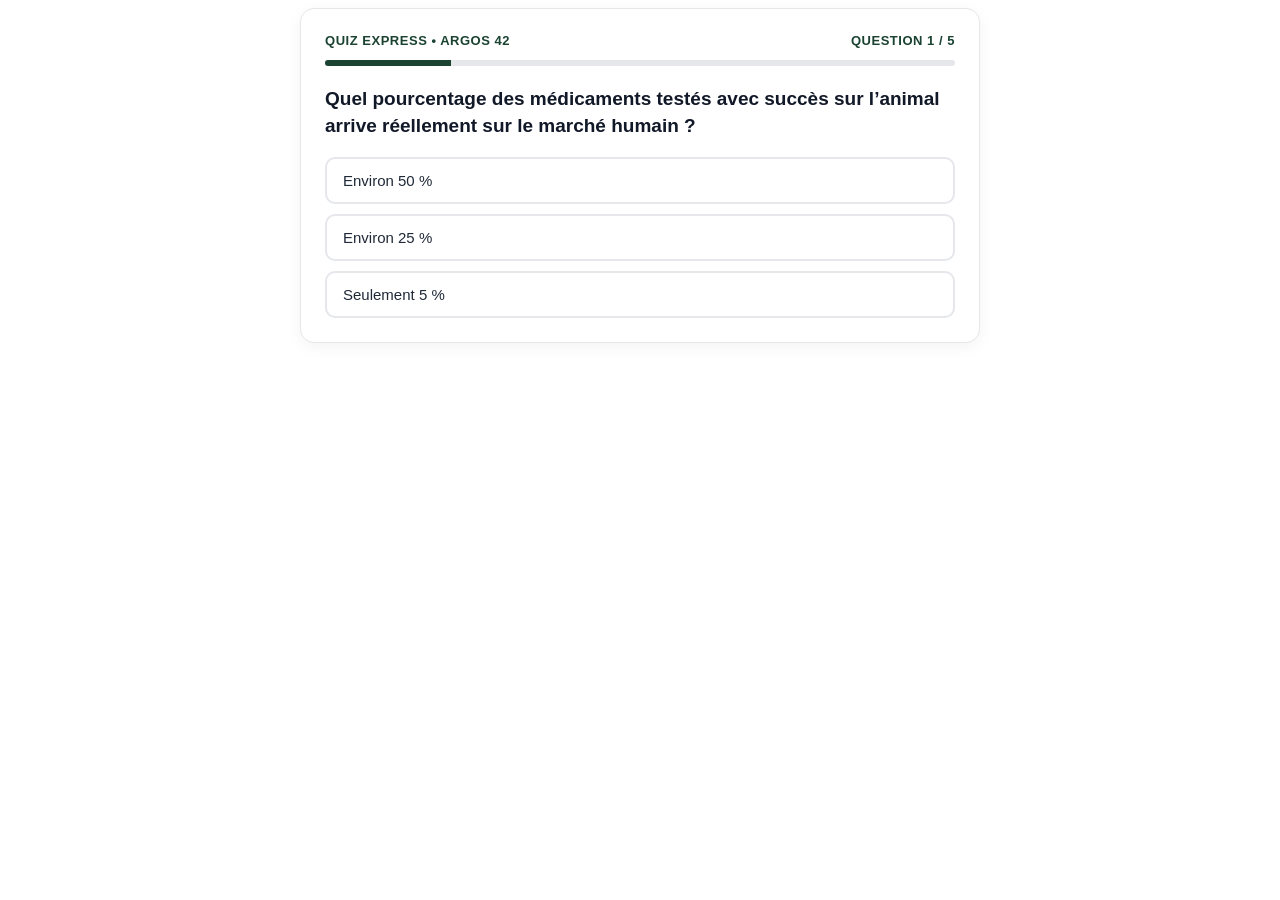
==== index.html @ ca69ea86 "Add initial HTML structure for animal testing quiz" ====
<!DOCTYPE html>
<html lang="fr">
<head>
  <meta charset="UTF-8" />
  <meta name="viewport" content="width=device-width, initial-scale=1.0" />
  <title>Quiz Expérimentation Animale — ARGOS 42</title>
  <style>
    :root {
      --primary: #1b4332;      /* Vert profond engagé */
      --accent: #d97706;       /* Touche chaude */
      --bg: #f8faf9;
      --card: #ffffff;
      --text: #1f2937;
      --muted: #6b7280;
      --ok: #15803d;
      --ok-bg: #dcfce7;
      --ko: #b91c1c;
      --ko-bg: #fee2e2;
    }
    * { box-sizing: border-box; margin: 0; padding: 0; }
    body {
      font-family: -apple-system, BlinkMacSystemFont, "Segoe UI", Roboto, sans-serif;
      background: transparent;
      color: var(--text);
      padding: 8px;
    }
    .quiz-box {
      max-width: 680px;
      margin: 0 auto;
      background: var(--card);
      border: 1px solid #e5e7eb;
      border-radius: 14px;
      padding: 24px;
      box-shadow: 0 4px 16px rgba(0,0,0,0.05);
    }
    .header {
      display: flex;
      justify-content: space-between;
      align-items: center;
      margin-bottom: 12px;
      font-size: 13px;
      font-weight: 600;
      color: var(--primary);
      text-transform: uppercase;
      letter-spacing: 0.04em;
    }
    .progress-bar {
      width: 100%;
      height: 6px;
      background: #e5e7eb;
      border-radius: 99px;
      overflow: hidden;
      margin-bottom: 20px;
    }
    .progress-fill {
      height: 100%;
      width: 20%;
      background: var(--primary);
      transition: width 0.3s ease;
    }
    h2 {
      font-size: 19px;
      line-height: 1.4;
      margin-bottom: 18px;
      color: #111827;
    }
    .options {
      display: flex;
      flex-direction: column;
      gap: 10px;
    }
    button.opt {
      text-align: left;
      padding: 13px 16px;
      border: 2px solid #e5e7eb;
      border-radius: 10px;
      background: #fff;
      font-size: 15px;
      color: var(--text);
      cursor: pointer;
      transition: all 0.15s ease;
      font-weight: 500;
    }
    button.opt:hover:not(:disabled) {
      border-color: var(--primary);
      background: #f0fdf4;
    }
    button.opt.correct {
      border-color: var(--ok);
      background: var(--ok-bg);
      color: var(--ok);
      font-weight: 600;
    }
    button.opt.wrong {
      border-color: var(--ko);
      background: var(--ko-bg);
      color: var(--ko);
    }
    button.opt:disabled { cursor: default; }
    .feedback {
      margin-top: 16px;
      padding: 14px;
      border-radius: 10px;
      background: #f3f4f6;
      font-size: 14px;
      line-height: 1.5;
      display: none;
    }
    .feedback.show { display: block; }
    .next-btn, .cta-btn {
      margin-top: 18px;
      display: inline-block;
      padding: 12px 20px;
      background: var(--primary);
      color: #fff;
      border: none;
      border-radius: 8px;
      font-size: 15px;
      font-weight: 600;
      cursor: pointer;
      text-decoration: none;
    }
    .next-btn { display: none; }
    .next-btn.show { display: inline-block; }
    .result { text-align: center; padding: 10px 0; }
    .score {
      font-size: 40px;
      font-weight: 800;
      color: var(--primary);
      margin-bottom: 8px;
    }
    .result p {
      font-size: 15px;
      line-height: 1.5;
      color: var(--muted);
      margin-bottom: 18px;
    }
    .actions {
      display: flex;
      gap: 10px;
      justify-content: center;
      flex-wrap: wrap;
    }
    .restart-btn {
      margin-top: 18px;
      padding: 12px 18px;
      background: #e5e7eb;
      color: var(--text);
      border: none;
      border-radius: 8px;
      font-size: 14px;
      font-weight: 600;
      cursor: pointer;
    }
  </style>
</head>
<body>
  <div class="quiz-box" id="quiz">
    <div class="header">
      <span>Quiz express • ARGOS 42</span>
      <span id="counter">Question 1 / 5</span>
    </div>
    <div class="progress-bar"><div class="progress-fill" id="progress"></div></div>
    <div id="content">
      <h2 id="question"></h2>
      <div class="options" id="options"></div>
      <div class="feedback" id="feedback"></div>
      <button class="next-btn" id="nextBtn">Question suivante →</button>
    </div>
  </div>

  <script>
    const questions = [
      {
        q: "Quel pourcentage des médicaments testés avec succès sur l’animal arrive réellement sur le marché humain ?",
        opts: ["Environ 50 %", "Environ 25 %", "Seulement 5 %"],
        answer: 2,
        info: "D’après les données rappelées par le Dr Roland Cash (Transcience), 95 % des candidats médicaments échouent chez l’humain, notamment à cause d’une toxicité non détectée chez l’animal."
      },
      {
        q: "Quelle place occupe la France en Europe pour le nombre d’animaux utilisés dans des procédures expérimentales ?",
        opts: ["1re place", "2e place (juste derrière la Norvège)", "5e place"],
        answer: 1,
        info: "Sur les chiffres européens, la France arrive 2e derrière la Norvège (qui utilise massivement des poissons en pisciculture), notamment à cause de la production d’anticorps."
      },
      {
        q: "Que sont les « organoïdes » évoqués par la directrice du FC3R ?",
        opts: [
          "Des mini-organes humains cultivés en 3D sans animal",
          "Des robots qui remplacent les souris",
          "Des animaux génétiquement modifiés"
        ],
        answer: 0,
        info: "Cultivés à partir de cellules humaines (par exemple de peau), ils reproduisent en 3D un avatar d’intestin, de cœur ou de cerveau pour tester des traitements sans recourir à l’animal."
      },
      {
        q: "Pourquoi le « test de nage forcée » (placer un rat dans un tube d’eau) est-il toujours pratiqué ?",
        opts: [
          "Parce qu’aucune alternative n’existe",
          "Parce que la loi européenne l’impose",
          "Surtout par inertie et habitude de laboratoire depuis les années 70"
        ],
        answer: 2,
        info: "Comme l’a souligné Roland Cash lors du webinaire, les freins sont avant tout culturels, économiques et liés aux habitudes de publication."
      },
      {
        q: "Quel projet controversé du CNRS près de Marseille a poussé 170 scientifiques à signer une tribune ?",
        opts: [
          "La fermeture d’un laboratoire sur les souris",
          "Tripler la capacité d’un élevage de primates (de 600 à 1 800 individus)",
          "L’arrêt des financements sur les méthodes alternatives"
        ],
        answer: 1,
        info: "Alors que l’objectif européen est le remplacement total, ce projet d’extension va à contre-courant de la transition vers la recherche sans animaux."
      }
    ];

    let idx = 0, score = 0;
    const qEl = document.getElementById("question");
    const optEl = document.getElementById("options");
    const fbEl = document.getElementById("feedback");
    const nextBtn = document.getElementById("nextBtn");
    const counterEl = document.getElementById("counter");
    const progEl = document.getElementById("progress");

    function render() {
      const item = questions[idx];
      counterEl.textContent = `Question ${idx + 1} / ${questions.length}`;
      progEl.style.width = `${((idx + 1) / questions.length) * 100}%`;
      qEl.textContent = item.q;
      optEl.innerHTML = "";
      fbEl.className = "feedback";
      nextBtn.className = "next-btn";
      nextBtn.textContent = idx === questions.length - 1 ? "Voir mon résultat →" : "Question suivante →";

      item.opts.forEach((text, i) => {
        const btn = document.createElement("button");
        btn.className = "opt";
        btn.textContent = text;
        btn.onclick = () => select(i, btn);
        optEl.appendChild(btn);
      });
    }

    function select(choice, btn) {
      const item = questions[idx];
      const buttons = optEl.querySelectorAll("button");
      buttons.forEach(b => b.disabled = true);

      if (choice === item.answer) {
        score++;
        btn.classList.add("correct");
      } else {
        btn.classList.add("wrong");
        buttons[item.answer].classList.add("correct");
      }
      fbEl.textContent = item.info;
      fbEl.classList.add("show");
      nextBtn.classList.add("show");
    }

    nextBtn.onclick = () => {
      idx++;
      if (idx < questions.length) render();
      else showResult();
    };

    function showResult() {
      counterEl.textContent = "Terminé";
      document.getElementById("content").innerHTML = `
        <div class="result">
          <div class="score">${score} / ${questions.length}</div>
          <h2>${score >= 4 ? "Incollable sur le sujet !" : "L’essentiel en 45 secondes"}</h2>
          <p>En France, les freins à la sortie de l’expérimentation animale sont surtout politiques et culturels. Aidez ARGOS 42 à faire bouger les lignes.</p>
          <div class="actions">
            <a class="cta-btn" href="https://argos42.org" target="_top">Soutenir ARGOS 42</a>
            <button class="restart-btn" onclick="location.reload()">Rejouer</button>
          </div>
        </div>
      `;
    }

    render();
  </script>
</body>
</html>
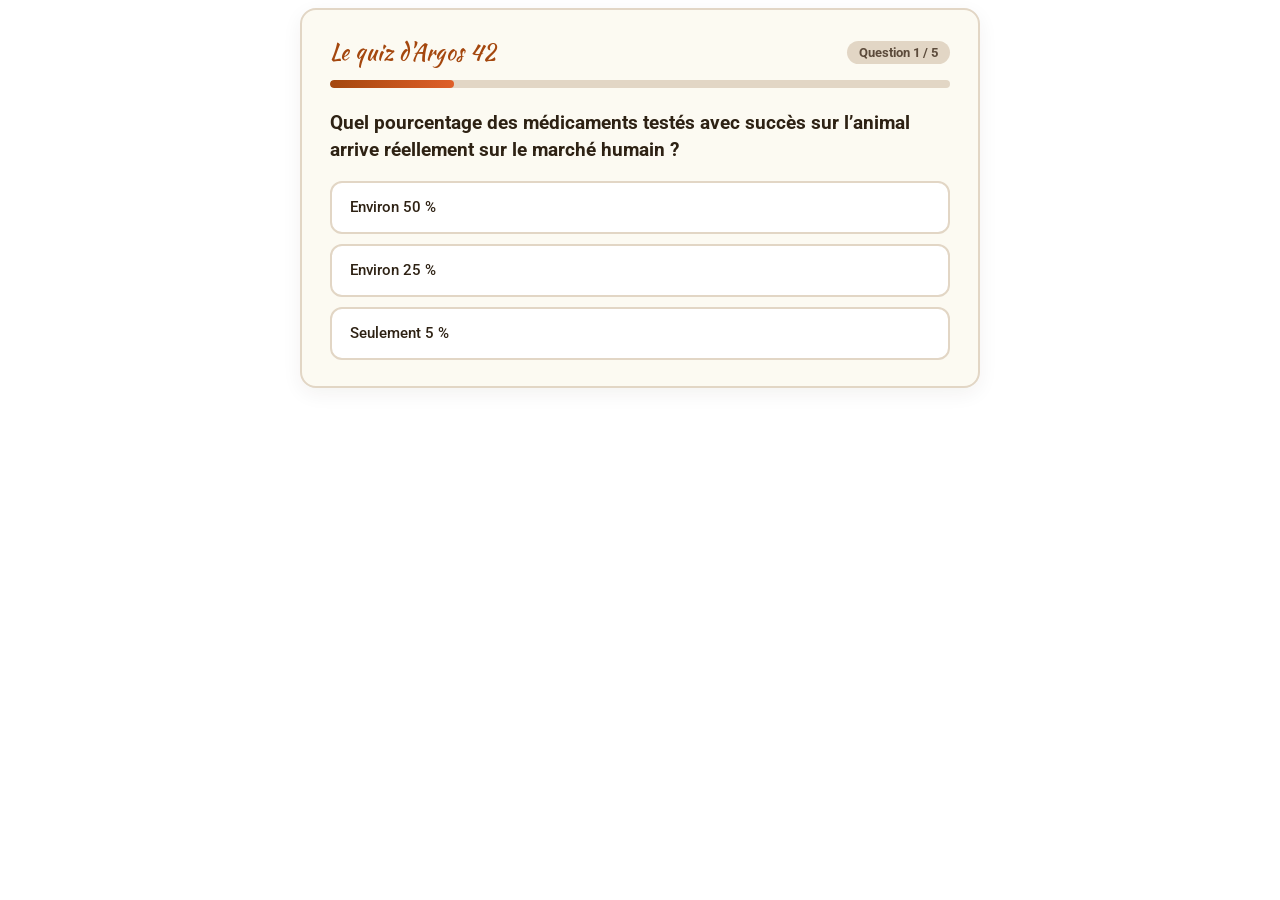
==== commit 98a4510f: "Update index.html" ====
--- a/index.html
+++ b/index.html
@@ -4,65 +4,82 @@
   <meta charset="UTF-8" />
   <meta name="viewport" content="width=device-width, initial-scale=1.0" />
   <title>Quiz Expérimentation Animale — ARGOS 42</title>
+  <!-- Polices officielles de la charte ARGOS 42 -->
+  <link rel="preconnect" href="https://fonts.googleapis.com">
+  <link rel="preconnect" href="https://fonts.gstatic.com" crossorigin>
+  <link href="https://fonts.googleapis.com/css2?family=Kaushan+Script&family=Roboto:wght@400;500;700&display=swap" rel="stylesheet">
   <style>
     :root {
-      --primary: #1b4332;      /* Vert profond engagé */
-      --accent: #d97706;       /* Touche chaude */
-      --bg: #f8faf9;
-      --card: #ffffff;
-      --text: #1f2937;
-      --muted: #6b7280;
-      --ok: #15803d;
-      --ok-bg: #dcfce7;
-      --ko: #b91c1c;
-      --ko-bg: #fee2e2;
+      --caramel: #a4470e;       /* Caramel principal / Vesuvius */
+      --vermillon: #df5f29;     /* Orange Vermillon */
+      --beige: #e2d6c5;         /* Beige - Fond principal / Bone */
+      --vanille: #fcfaf2;       /* Vanille */
+      --discret: #f4f2ee;       /* Fond discret */
+      --chocolat: #2e2214;      /* Chocolat */
+      --chocolat-doux: #5c4b3b;
+      --ok: #1e6b38;
+      --ok-bg: #e6f4ea;
+      --ko: #b3261e;
+      --ko-bg: #fce8e6;
     }
     * { box-sizing: border-box; margin: 0; padding: 0; }
     body {
-      font-family: -apple-system, BlinkMacSystemFont, "Segoe UI", Roboto, sans-serif;
+      font-family: 'Roboto', sans-serif;
       background: transparent;
-      color: var(--text);
+      color: var(--chocolat);
       padding: 8px;
     }
     .quiz-box {
       max-width: 680px;
       margin: 0 auto;
-      background: var(--card);
-      border: 1px solid #e5e7eb;
-      border-radius: 14px;
-      padding: 24px;
-      box-shadow: 0 4px 16px rgba(0,0,0,0.05);
+      background: var(--vanille);
+      border: 2px solid var(--beige);
+      border-radius: 16px;
+      padding: 26px 28px;
+      box-shadow: 0 6px 20px rgba(46, 34, 20, 0.06);
     }
     .header {
       display: flex;
       justify-content: space-between;
       align-items: center;
       margin-bottom: 12px;
+    }
+    .brand {
+      font-family: 'Kaushan Script', cursive;
+      font-size: 22px;
+      color: var(--caramel);
+      letter-spacing: 0.02em;
+    }
+    .counter {
       font-size: 13px;
-      font-weight: 600;
-      color: var(--primary);
-      text-transform: uppercase;
-      letter-spacing: 0.04em;
+      font-weight: 700;
+      color: var(--chocolat-doux);
+      background: var(--beige);
+      padding: 4px 12px;
+      border-radius: 99px;
     }
     .progress-bar {
       width: 100%;
-      height: 6px;
-      background: #e5e7eb;
+      height: 8px;
+      background: var(--beige);
       border-radius: 99px;
       overflow: hidden;
-      margin-bottom: 20px;
+      margin-bottom: 22px;
     }
     .progress-fill {
       height: 100%;
       width: 20%;
-      background: var(--primary);
-      transition: width 0.3s ease;
+      background: linear-gradient(90deg, var(--caramel), var(--vermillon));
+      border-radius: 99px;
+      transition: width 0.35s ease;
     }
     h2 {
+      font-family: 'Roboto', sans-serif;
       font-size: 19px;
+      font-weight: 700;
       line-height: 1.4;
       margin-bottom: 18px;
-      color: #111827;
+      color: var(--chocolat);
     }
     .options {
       display: flex;
@@ -70,26 +87,29 @@
       gap: 10px;
     }
     button.opt {
+      font-family: 'Roboto', sans-serif;
       text-align: left;
-      padding: 13px 16px;
-      border: 2px solid #e5e7eb;
-      border-radius: 10px;
-      background: #fff;
+      padding: 14px 18px;
+      border: 2px solid var(--beige);
+      border-radius: 12px;
+      background: #ffffff;
       font-size: 15px;
-      color: var(--text);
+      line-height: 1.4;
+      color: var(--chocolat);
       cursor: pointer;
-      transition: all 0.15s ease;
+      transition: all 0.18s ease;
       font-weight: 500;
     }
     button.opt:hover:not(:disabled) {
-      border-color: var(--primary);
-      background: #f0fdf4;
+      border-color: var(--caramel);
+      background: var(--discret);
+      transform: translateY(-1px);
     }
     button.opt.correct {
       border-color: var(--ok);
       background: var(--ok-bg);
       color: var(--ok);
-      font-weight: 600;
+      font-weight: 700;
     }
     button.opt.wrong {
       border-color: var(--ko);
@@ -99,66 +119,85 @@
     button.opt:disabled { cursor: default; }
     .feedback {
       margin-top: 16px;
-      padding: 14px;
-      border-radius: 10px;
-      background: #f3f4f6;
-      font-size: 14px;
-      line-height: 1.5;
+      padding: 15px 18px;
+      border-radius: 12px;
+      background: var(--discret);
+      border-left: 4px solid var(--caramel);
+      font-size: 14.5px;
+      line-height: 1.55;
+      color: var(--chocolat);
       display: none;
     }
     .feedback.show { display: block; }
     .next-btn, .cta-btn {
+      font-family: 'Roboto', sans-serif;
       margin-top: 18px;
       display: inline-block;
-      padding: 12px 20px;
-      background: var(--primary);
-      color: #fff;
+      padding: 12px 22px;
+      background: var(--caramel);
+      color: #ffffff;
       border: none;
-      border-radius: 8px;
+      border-radius: 10px;
       font-size: 15px;
-      font-weight: 600;
+      font-weight: 700;
       cursor: pointer;
       text-decoration: none;
+      transition: background 0.2s ease;
+    }
+    .next-btn:hover, .cta-btn:hover {
+      background: var(--vermillon);
     }
     .next-btn { display: none; }
     .next-btn.show { display: inline-block; }
-    .result { text-align: center; padding: 10px 0; }
+    .result { text-align: center; padding: 12px 0 6px; }
     .score {
-      font-size: 40px;
-      font-weight: 800;
-      color: var(--primary);
-      margin-bottom: 8px;
+      font-family: 'Kaushan Script', cursive;
+      font-size: 46px;
+      color: var(--caramel);
+      line-height: 1.1;
+      margin-bottom: 6px;
+    }
+    .result h2 {
+      font-family: 'Kaushan Script', cursive;
+      font-size: 26px;
+      font-weight: 400;
+      color: var(--chocolat);
+      margin-bottom: 10px;
     }
     .result p {
       font-size: 15px;
-      line-height: 1.5;
-      color: var(--muted);
-      margin-bottom: 18px;
+      line-height: 1.6;
+      color: var(--chocolat-doux);
+      max-width: 520px;
+      margin: 0 auto 20px;
     }
     .actions {
       display: flex;
-      gap: 10px;
+      gap: 12px;
       justify-content: center;
       flex-wrap: wrap;
     }
+    .actions .cta-btn { margin-top: 0; }
     .restart-btn {
-      margin-top: 18px;
-      padding: 12px 18px;
-      background: #e5e7eb;
-      color: var(--text);
+      font-family: 'Roboto', sans-serif;
+      padding: 12px 20px;
+      background: var(--beige);
+      color: var(--chocolat);
       border: none;
-      border-radius: 8px;
-      font-size: 14px;
-      font-weight: 600;
+      border-radius: 10px;
+      font-size: 14.5px;
+      font-weight: 700;
       cursor: pointer;
-    }
+      transition: opacity 0.2s ease;
+    }
+    .restart-btn:hover { opacity: 0.85; }
   </style>
 </head>
 <body>
   <div class="quiz-box" id="quiz">
     <div class="header">
-      <span>Quiz express • ARGOS 42</span>
-      <span id="counter">Question 1 / 5</span>
+      <span class="brand">Le quiz d'Argos 42</span>
+      <span class="counter" id="counter">Question 1 / 5</span>
     </div>
     <div class="progress-bar"><div class="progress-fill" id="progress"></div></div>
     <div id="content">
@@ -271,9 +310,9 @@
         <div class="result">
           <div class="score">${score} / ${questions.length}</div>
           <h2>${score >= 4 ? "Incollable sur le sujet !" : "L’essentiel en 45 secondes"}</h2>
-          <p>En France, les freins à la sortie de l’expérimentation animale sont surtout politiques et culturels. Aidez ARGOS 42 à faire bouger les lignes.</p>
+          <p>En France, les freins à la sortie de l’expérimentation animale sont surtout politiques et culturels. Aidez Argos 42 à faire bouger les lignes.</p>
           <div class="actions">
-            <a class="cta-btn" href="https://argos42.org" target="_top">Soutenir ARGOS 42</a>
+            <a class="cta-btn" href="https://argos42.org/soutenez-lassociation-argos-42/" target="_top">Soutenir Argos 42</a>
             <button class="restart-btn" onclick="location.reload()">Rejouer</button>
           </div>
         </div>
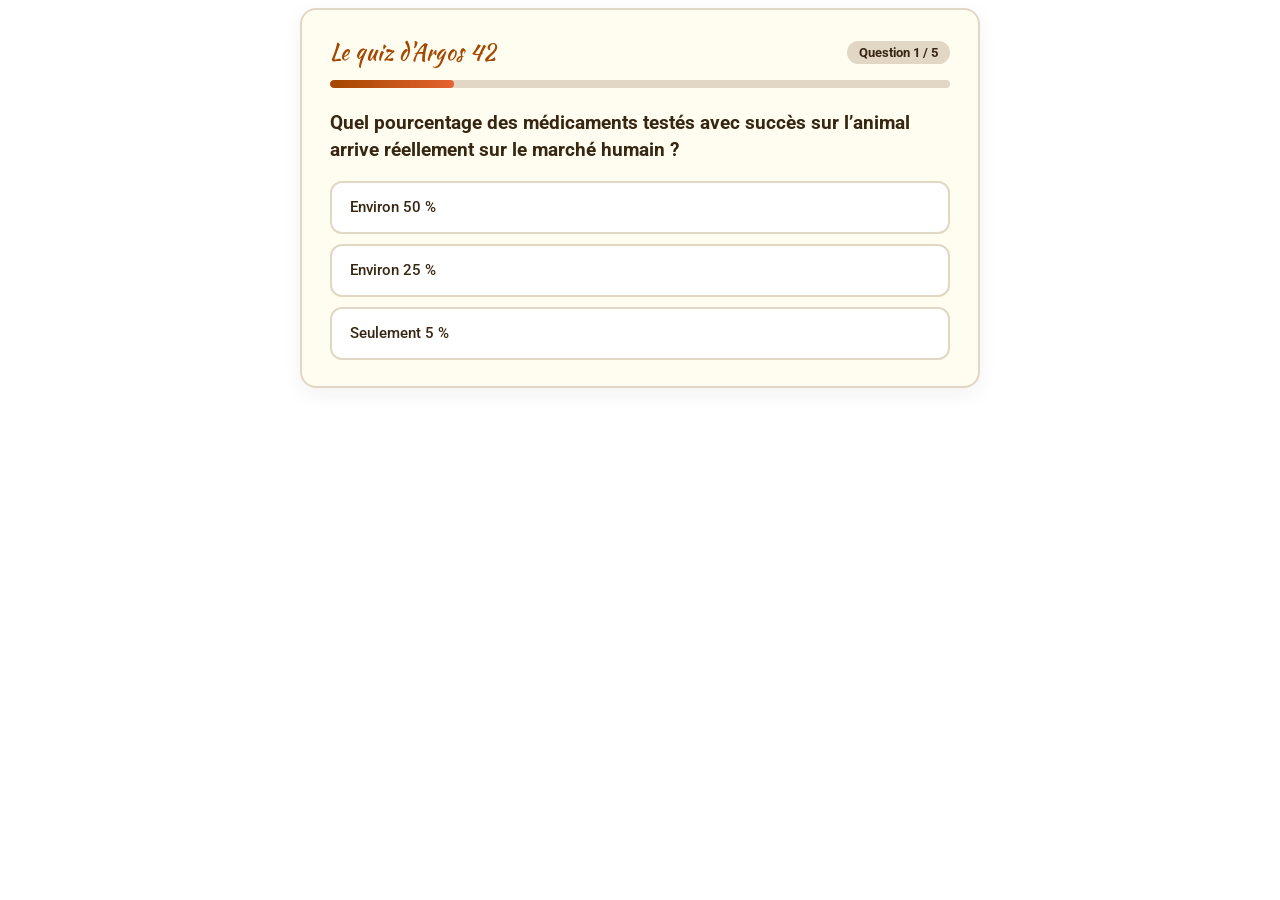
==== commit 28c8780b: "Update color variables in CSS styles" ====
--- a/index.html
+++ b/index.html
@@ -10,13 +10,13 @@
   <link href="https://fonts.googleapis.com/css2?family=Kaushan+Script&family=Roboto:wght@400;500;700&display=swap" rel="stylesheet">
   <style>
     :root {
-      --caramel: #a4470e;       /* Caramel principal / Vesuvius */
-      --vermillon: #df5f29;     /* Orange Vermillon */
+      --caramel: #a44700;       /* Caramel principal / Vesuvius */
+      --vermillon: #e5622e;     /* Orange Vermillon */
       --beige: #e2d6c5;         /* Beige - Fond principal / Bone */
-      --vanille: #fcfaf2;       /* Vanille */
-      --discret: #f4f2ee;       /* Fond discret */
-      --chocolat: #2e2214;      /* Chocolat */
-      --chocolat-doux: #5c4b3b;
+      --vanille: #fffcf0;       /* Vanille */
+      --discret: #f7f4f2;       /* Fond discret */
+      --chocolat: #372612;      /* Chocolat */
+      --chocolat-doux: #372612;
       --ok: #1e6b38;
       --ok-bg: #e6f4ea;
       --ko: #b3261e;
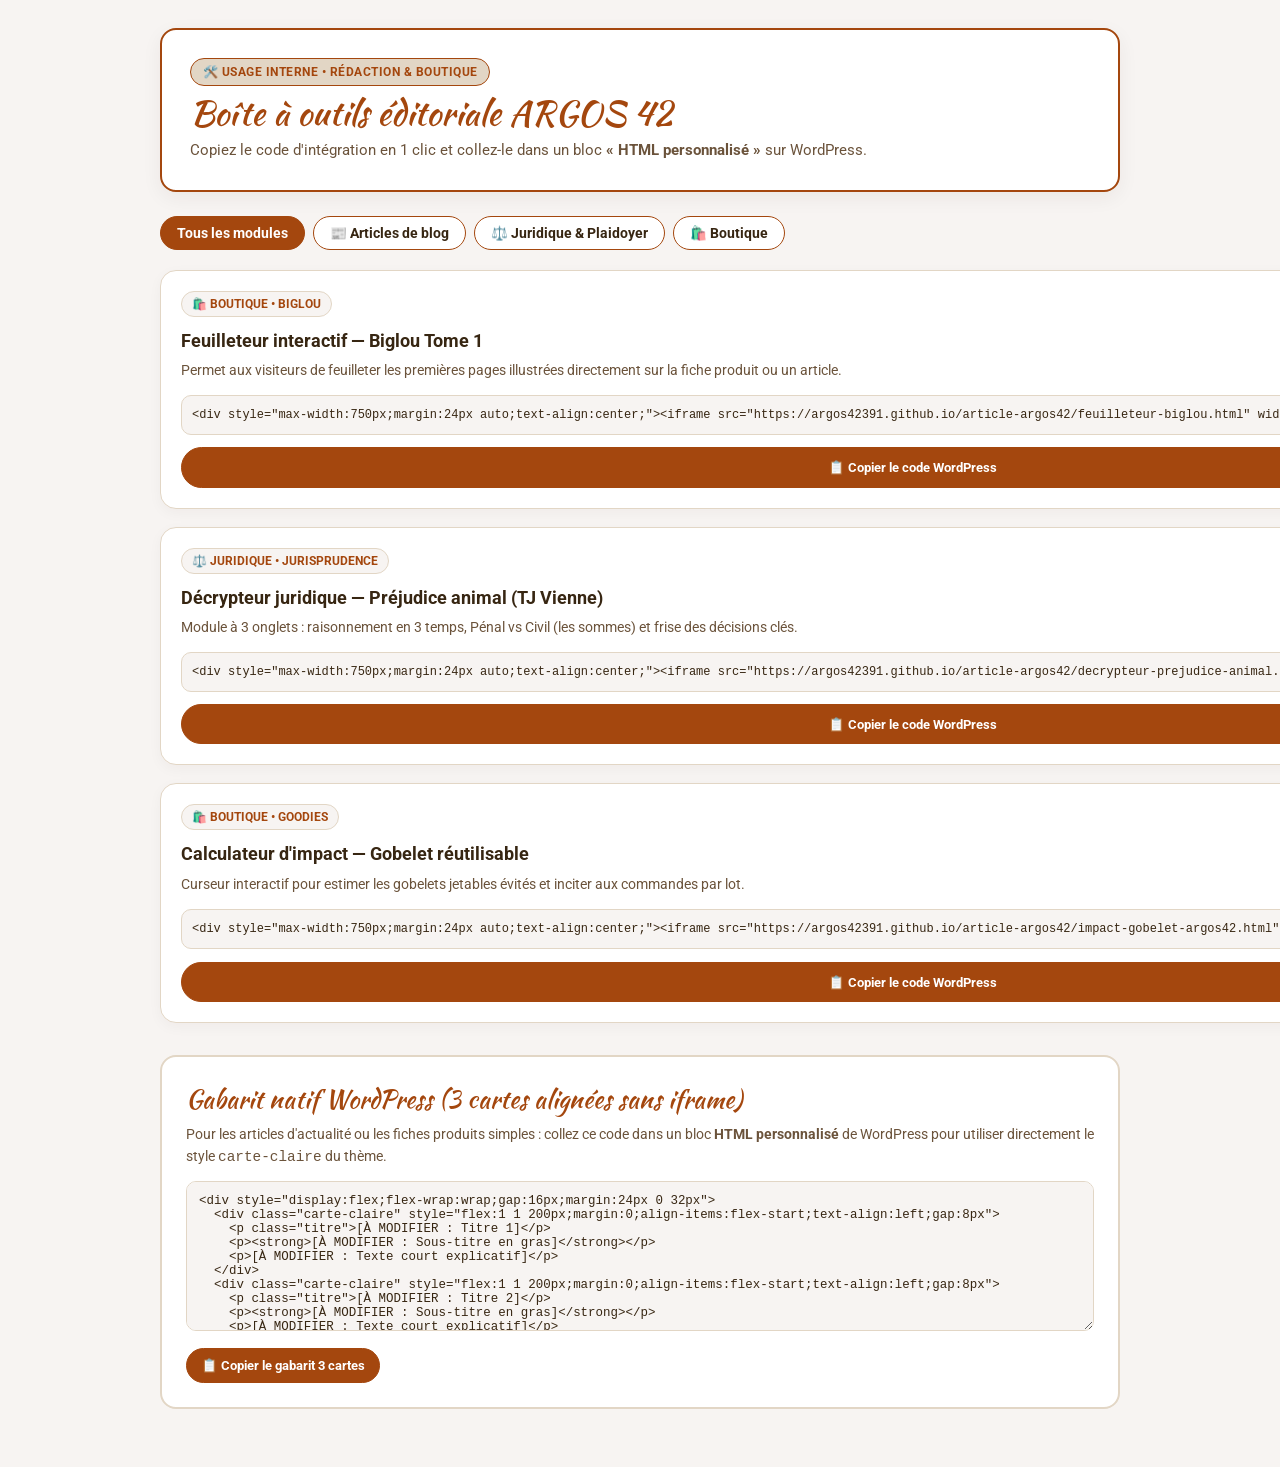
==== commit a86e2fd9: "Create index.html" ====
--- a/index.html
+++ b/index.html
@@ -3,323 +3,447 @@
 <head>
   <meta charset="UTF-8" />
   <meta name="viewport" content="width=device-width, initial-scale=1.0" />
-  <title>Quiz Expérimentation Animale — ARGOS 42</title>
-  <!-- Polices officielles de la charte ARGOS 42 -->
+  <title>Boîte à outils éditoriale — ARGOS 42</title>
   <link rel="preconnect" href="https://fonts.googleapis.com">
   <link rel="preconnect" href="https://fonts.gstatic.com" crossorigin>
   <link href="https://fonts.googleapis.com/css2?family=Kaushan+Script&family=Roboto:wght@400;500;700&display=swap" rel="stylesheet">
   <style>
     :root {
-      --caramel: #a44700;       /* Caramel principal / Vesuvius */
-      --vermillon: #e5622e;     /* Orange Vermillon */
-      --beige: #e2d6c5;         /* Beige - Fond principal / Bone */
-      --vanille: #fffcf0;       /* Vanille */
-      --discret: #f7f4f2;       /* Fond discret */
-      --chocolat: #372612;      /* Chocolat */
-      --chocolat-doux: #372612;
-      --ok: #1e6b38;
-      --ok-bg: #e6f4ea;
-      --ko: #b3261e;
-      --ko-bg: #fce8e6;
-    }
+      --caramel: #a4470e;
+      --caramel-dark: #823608;
+      --vermillon: #e5622e;
+      --beige: #e2d6c5;
+      --discret: #f7f4f2;
+      --chocolat: #372612;
+      --chocolat-soft: #6b533b;
+      --radius: 16px;
+    }
+
     * { box-sizing: border-box; margin: 0; padding: 0; }
+
     body {
       font-family: 'Roboto', sans-serif;
-      background: transparent;
+      background: var(--discret);
       color: var(--chocolat);
-      padding: 8px;
-    }
-    .quiz-box {
-      max-width: 680px;
+      padding: 28px 16px 60px;
+      line-height: 1.5;
+    }
+
+    .container {
+      max-width: 960px;
       margin: 0 auto;
-      background: var(--vanille);
-      border: 2px solid var(--beige);
-      border-radius: 16px;
-      padding: 26px 28px;
-      box-shadow: 0 6px 20px rgba(46, 34, 20, 0.06);
-    }
-    .header {
+    }
+
+    /* En-tête */
+    header {
+      background: #ffffff;
+      border: 2px solid var(--caramel);
+      border-radius: var(--radius);
+      padding: 28px;
+      margin-bottom: 24px;
+      box-shadow: 0 6px 20px rgba(55, 38, 18, 0.06);
       display: flex;
       justify-content: space-between;
       align-items: center;
-      margin-bottom: 12px;
-    }
-    .brand {
+      flex-wrap: wrap;
+      gap: 16px;
+    }
+
+    .badge {
+      display: inline-block;
+      background: var(--beige);
+      color: var(--caramel);
+      border: 1px solid var(--caramel);
+      font-size: 0.76rem;
+      font-weight: 700;
+      text-transform: uppercase;
+      letter-spacing: 0.04em;
+      padding: 4px 12px;
+      border-radius: 50px;
+      margin-bottom: 8px;
+    }
+
+    h1 {
       font-family: 'Kaushan Script', cursive;
-      font-size: 22px;
+      font-size: 2.1rem;
+      font-weight: 400;
       color: var(--caramel);
-      letter-spacing: 0.02em;
-    }
-    .counter {
-      font-size: 13px;
+      line-height: 1.15;
+    }
+
+    .subtitle {
+      font-size: 0.95rem;
+      color: var(--chocolat-soft);
+      margin-top: 6px;
+    }
+
+    /* Filtres */
+    .filters {
+      display: flex;
+      flex-wrap: wrap;
+      gap: 8px;
+      margin-bottom: 20px;
+    }
+
+    .filter-btn {
+      cursor: pointer;
+      border: 1.5px solid var(--caramel);
+      background: #ffffff;
+      color: var(--chocolat);
+      font-family: 'Roboto', sans-serif;
+      font-size: 0.85rem;
       font-weight: 700;
-      color: var(--chocolat-doux);
-      background: var(--beige);
-      padding: 4px 12px;
-      border-radius: 99px;
-    }
-    .progress-bar {
-      width: 100%;
-      height: 8px;
-      background: var(--beige);
-      border-radius: 99px;
-      overflow: hidden;
-      margin-bottom: 22px;
-    }
-    .progress-fill {
-      height: 100%;
-      width: 20%;
-      background: linear-gradient(90deg, var(--caramel), var(--vermillon));
-      border-radius: 99px;
-      transition: width 0.35s ease;
-    }
-    h2 {
-      font-family: 'Roboto', sans-serif;
-      font-size: 19px;
-      font-weight: 700;
-      line-height: 1.4;
-      margin-bottom: 18px;
-      color: var(--chocolat);
-    }
-    .options {
+      padding: 8px 16px;
+      border-radius: 50px;
+      transition: all 0.15s;
+    }
+
+    .filter-btn.active, .filter-btn:hover {
+      background: var(--caramel);
+      color: #ffffff;
+    }
+
+    /* Grille de modules */
+    .grid {
+      display: grid;
+      grid-template-columns: repeat(2, 1fr);
+      gap: 18px;
+    }
+
+    .card {
+      background: #ffffff;
+      border: 1.5px solid var(--beige);
+      border-radius: var(--radius);
+      padding: 20px;
       display: flex;
       flex-direction: column;
-      gap: 10px;
-    }
-    button.opt {
+      justify-content: space-between;
+      box-shadow: 0 4px 14px rgba(55, 38, 18, 0.04);
+    }
+
+    .card-top {
+      display: flex;
+      justify-content: space-between;
+      align-items: center;
+      gap: 8px;
+      margin-bottom: 10px;
+    }
+
+    .cat-tag {
+      font-size: 0.75rem;
+      font-weight: 700;
+      text-transform: uppercase;
+      color: var(--caramel);
+      background: var(--discret);
+      border: 1px solid var(--beige);
+      padding: 3px 10px;
+      border-radius: 50px;
+    }
+
+    .file-name {
+      font-family: monospace;
+      font-size: 0.78rem;
+      color: var(--chocolat-soft);
+    }
+
+    .card h2 {
+      font-size: 1.15rem;
+      color: var(--chocolat);
+      margin-bottom: 6px;
+    }
+
+    .card p {
+      font-size: 0.88rem;
+      color: var(--chocolat-soft);
+      margin-bottom: 14px;
+    }
+
+    .code-box {
+      background: var(--discret);
+      border: 1px solid var(--beige);
+      border-radius: 10px;
+      padding: 10px;
+      font-family: monospace;
+      font-size: 0.75rem;
+      color: var(--chocolat);
+      overflow-x: auto;
+      white-space: nowrap;
+      margin-bottom: 12px;
+    }
+
+    .actions {
+      display: flex;
+      gap: 8px;
+      flex-wrap: wrap;
+    }
+
+    .btn-copy, .btn-preview {
+      cursor: pointer;
       font-family: 'Roboto', sans-serif;
-      text-align: left;
-      padding: 14px 18px;
-      border: 2px solid var(--beige);
-      border-radius: 12px;
-      background: #ffffff;
-      font-size: 15px;
-      line-height: 1.4;
-      color: var(--chocolat);
-      cursor: pointer;
-      transition: all 0.18s ease;
-      font-weight: 500;
-    }
-    button.opt:hover:not(:disabled) {
-      border-color: var(--caramel);
-      background: var(--discret);
-      transform: translateY(-1px);
-    }
-    button.opt.correct {
-      border-color: var(--ok);
-      background: var(--ok-bg);
-      color: var(--ok);
+      font-size: 0.84rem;
       font-weight: 700;
-    }
-    button.opt.wrong {
-      border-color: var(--ko);
-      background: var(--ko-bg);
-      color: var(--ko);
-    }
-    button.opt:disabled { cursor: default; }
-    .feedback {
-      margin-top: 16px;
-      padding: 15px 18px;
-      border-radius: 12px;
-      background: var(--discret);
-      border-left: 4px solid var(--caramel);
-      font-size: 14.5px;
-      line-height: 1.55;
-      color: var(--chocolat);
-      display: none;
-    }
-    .feedback.show { display: block; }
-    .next-btn, .cta-btn {
-      font-family: 'Roboto', sans-serif;
-      margin-top: 18px;
-      display: inline-block;
-      padding: 12px 22px;
+      padding: 9px 14px;
+      border-radius: 50px;
+      border: 1.5px solid var(--caramel);
+      transition: all 0.15s;
+      text-decoration: none;
+      display: inline-flex;
+      align-items: center;
+      gap: 6px;
+    }
+
+    .btn-copy {
       background: var(--caramel);
       color: #ffffff;
-      border: none;
+      flex: 1;
+      justify-content: center;
+    }
+
+    .btn-copy:hover {
+      background: var(--caramel-dark);
+    }
+
+    .btn-copy.copied {
+      background: #2e6f40;
+      border-color: #2e6f40;
+    }
+
+    .btn-preview {
+      background: #ffffff;
+      color: var(--caramel);
+    }
+
+    .btn-preview:hover {
+      background: var(--beige);
+    }
+
+    /* Section Bloc Natif */
+    .native-section {
+      margin-top: 32px;
+      background: #ffffff;
+      border: 2px solid var(--beige);
+      border-radius: var(--radius);
+      padding: 24px;
+    }
+
+    .native-section h3 {
+      font-family: 'Kaushan Script', cursive;
+      font-size: 1.55rem;
+      font-weight: 400;
+      color: var(--caramel);
+      margin-bottom: 6px;
+    }
+
+    .native-section p {
+      font-size: 0.9rem;
+      color: var(--chocolat-soft);
+      margin-bottom: 12px;
+    }
+
+    textarea.native-code {
+      width: 100%;
+      height: 150px;
+      font-family: monospace;
+      font-size: 0.78rem;
+      padding: 12px;
+      border: 1.5px solid var(--beige);
       border-radius: 10px;
-      font-size: 15px;
-      font-weight: 700;
-      cursor: pointer;
-      text-decoration: none;
-      transition: background 0.2s ease;
-    }
-    .next-btn:hover, .cta-btn:hover {
-      background: var(--vermillon);
-    }
-    .next-btn { display: none; }
-    .next-btn.show { display: inline-block; }
-    .result { text-align: center; padding: 12px 0 6px; }
-    .score {
-      font-family: 'Kaushan Script', cursive;
-      font-size: 46px;
-      color: var(--caramel);
-      line-height: 1.1;
-      margin-bottom: 6px;
-    }
-    .result h2 {
-      font-family: 'Kaushan Script', cursive;
-      font-size: 26px;
-      font-weight: 400;
+      background: var(--discret);
       color: var(--chocolat);
       margin-bottom: 10px;
-    }
-    .result p {
-      font-size: 15px;
-      line-height: 1.6;
-      color: var(--chocolat-doux);
-      max-width: 520px;
-      margin: 0 auto 20px;
-    }
-    .actions {
-      display: flex;
-      gap: 12px;
-      justify-content: center;
-      flex-wrap: wrap;
-    }
-    .actions .cta-btn { margin-top: 0; }
-    .restart-btn {
-      font-family: 'Roboto', sans-serif;
-      padding: 12px 20px;
-      background: var(--beige);
-      color: var(--chocolat);
-      border: none;
-      border-radius: 10px;
-      font-size: 14.5px;
-      font-weight: 700;
-      cursor: pointer;
-      transition: opacity 0.2s ease;
-    }
-    .restart-btn:hover { opacity: 0.85; }
+      resize: vertical;
+    }
+
+    @media (max-width: 700px) {
+      .grid { grid-template-columns: 1fr; }
+      h1 { font-size: 1.7rem; }
+    }
   </style>
 </head>
 <body>
-  <div class="quiz-box" id="quiz">
-    <div class="header">
-      <span class="brand">Le quiz d'Argos 42</span>
-      <span class="counter" id="counter">Question 1 / 5</span>
-    </div>
-    <div class="progress-bar"><div class="progress-fill" id="progress"></div></div>
-    <div id="content">
-      <h2 id="question"></h2>
-      <div class="options" id="options"></div>
-      <div class="feedback" id="feedback"></div>
-      <button class="next-btn" id="nextBtn">Question suivante →</button>
-    </div>
-  </div>
-
-  <script>
-    const questions = [
-      {
-        q: "Quel pourcentage des médicaments testés avec succès sur l’animal arrive réellement sur le marché humain ?",
-        opts: ["Environ 50 %", "Environ 25 %", "Seulement 5 %"],
-        answer: 2,
-        info: "D’après les données rappelées par le Dr Roland Cash (Transcience), 95 % des candidats médicaments échouent chez l’humain, notamment à cause d’une toxicité non détectée chez l’animal."
-      },
-      {
-        q: "Quelle place occupe la France en Europe pour le nombre d’animaux utilisés dans des procédures expérimentales ?",
-        opts: ["1re place", "2e place (juste derrière la Norvège)", "5e place"],
-        answer: 1,
-        info: "Sur les chiffres européens, la France arrive 2e derrière la Norvège (qui utilise massivement des poissons en pisciculture), notamment à cause de la production d’anticorps."
-      },
-      {
-        q: "Que sont les « organoïdes » évoqués par la directrice du FC3R ?",
-        opts: [
-          "Des mini-organes humains cultivés en 3D sans animal",
-          "Des robots qui remplacent les souris",
-          "Des animaux génétiquement modifiés"
-        ],
-        answer: 0,
-        info: "Cultivés à partir de cellules humaines (par exemple de peau), ils reproduisent en 3D un avatar d’intestin, de cœur ou de cerveau pour tester des traitements sans recourir à l’animal."
-      },
-      {
-        q: "Pourquoi le « test de nage forcée » (placer un rat dans un tube d’eau) est-il toujours pratiqué ?",
-        opts: [
-          "Parce qu’aucune alternative n’existe",
-          "Parce que la loi européenne l’impose",
-          "Surtout par inertie et habitude de laboratoire depuis les années 70"
-        ],
-        answer: 2,
-        info: "Comme l’a souligné Roland Cash lors du webinaire, les freins sont avant tout culturels, économiques et liés aux habitudes de publication."
-      },
-      {
-        q: "Quel projet controversé du CNRS près de Marseille a poussé 170 scientifiques à signer une tribune ?",
-        opts: [
-          "La fermeture d’un laboratoire sur les souris",
-          "Tripler la capacité d’un élevage de primates (de 600 à 1 800 individus)",
-          "L’arrêt des financements sur les méthodes alternatives"
-        ],
-        answer: 1,
-        info: "Alors que l’objectif européen est le remplacement total, ce projet d’extension va à contre-courant de la transition vers la recherche sans animaux."
-      }
-    ];
-
-    let idx = 0, score = 0;
-    const qEl = document.getElementById("question");
-    const optEl = document.getElementById("options");
-    const fbEl = document.getElementById("feedback");
-    const nextBtn = document.getElementById("nextBtn");
-    const counterEl = document.getElementById("counter");
-    const progEl = document.getElementById("progress");
-
-    function render() {
-      const item = questions[idx];
-      counterEl.textContent = `Question ${idx + 1} / ${questions.length}`;
-      progEl.style.width = `${((idx + 1) / questions.length) * 100}%`;
-      qEl.textContent = item.q;
-      optEl.innerHTML = "";
-      fbEl.className = "feedback";
-      nextBtn.className = "next-btn";
-      nextBtn.textContent = idx === questions.length - 1 ? "Voir mon résultat →" : "Question suivante →";
-
-      item.opts.forEach((text, i) => {
-        const btn = document.createElement("button");
-        btn.className = "opt";
-        btn.textContent = text;
-        btn.onclick = () => select(i, btn);
-        optEl.appendChild(btn);
-      });
-    }
-
-    function select(choice, btn) {
-      const item = questions[idx];
-      const buttons = optEl.querySelectorAll("button");
-      buttons.forEach(b => b.disabled = true);
-
-      if (choice === item.answer) {
-        score++;
-        btn.classList.add("correct");
-      } else {
-        btn.classList.add("wrong");
-        buttons[item.answer].classList.add("correct");
-      }
-      fbEl.textContent = item.info;
-      fbEl.classList.add("show");
-      nextBtn.classList.add("show");
-    }
-
-    nextBtn.onclick = () => {
-      idx++;
-      if (idx < questions.length) render();
-      else showResult();
-    };
-
-    function showResult() {
-      counterEl.textContent = "Terminé";
-      document.getElementById("content").innerHTML = `
-        <div class="result">
-          <div class="score">${score} / ${questions.length}</div>
-          <h2>${score >= 4 ? "Incollable sur le sujet !" : "L’essentiel en 45 secondes"}</h2>
-          <p>En France, les freins à la sortie de l’expérimentation animale sont surtout politiques et culturels. Aidez Argos 42 à faire bouger les lignes.</p>
-          <div class="actions">
-            <a class="cta-btn" href="https://argos42.org/soutenez-lassociation-argos-42/" target="_top">Soutenir Argos 42</a>
-            <button class="restart-btn" onclick="location.reload()">Rejouer</button>
-          </div>
-        </div>
-      `;
-    }
-
-    render();
-  </script>
+
+<div class="container">
+  <header>
+    <div>
+      <span class="badge">🛠️ Usage interne • Rédaction &amp; Boutique</span>
+      <h1>Boîte à outils éditoriale ARGOS 42</h1>
+      <p class="subtitle">Copiez le code d'intégration en 1 clic et collez-le dans un bloc <strong>« HTML personnalisé »</strong> sur WordPress.</p>
+    </div>
+  </header>
+
+  <div class="filters">
+    <button type="button" class="filter-btn active" onclick="filterCards('all', this)">Tous les modules</button>
+    <button type="button" class="filter-btn" onclick="filterCards('article', this)">📰 Articles de blog</button>
+    <button type="button" class="filter-btn" onclick="filterCards('juridique', this)">⚖️ Juridique &amp; Plaidoyer</button>
+    <button type="button" class="filter-btn" onclick="filterCards('boutique', this)">🛍️ Boutique</button>
+  </div>
+
+  <div class="grid" id="cardsGrid">
+
+    <!-- 1. Feuilleteur Biglou -->
+    <div class="card" data-cat="boutique">
+      <div>
+        <div class="card-top">
+          <span class="cat-tag">🛍️ Boutique • Biglou</span>
+          <span class="file-name">feuilleteur-biglou.html</span>
+        </div>
+        <h2>Feuilleteur interactif — Biglou Tome 1</h2>
+        <p>Permet aux visiteurs de feuilleter les premières pages illustrées directement sur la fiche produit ou un article.</p>
+        <div class="code-box" id="code-1">&lt;div style="max-width:750px;margin:24px auto;text-align:center;"&gt;&lt;iframe src="https://argos42391.github.io/article-argos42/feuilleteur-biglou.html" width="100%" height="580" frameborder="0"&gt;&lt;/iframe&gt;&lt;/div&gt;</div>
+      </div>
+      <div class="actions">
+        <button type="button" class="btn-copy" onclick="copyCode('code-1', this)">📋 Copier le code WordPress</button>
+        <a href="feuilleteur-biglou.html" target="_blank" class="btn-preview">👁️ Aperçu</a>
+      </div>
+    </div>
+
+    <!-- 2. Cartes Mémorielles 14-18 -->
+    <div class="card" data-cat="article">
+      <div>
+        <div class="card-top">
+          <span class="cat-tag">📰 Article • Histoire</span>
+          <span class="file-name">memorial-animaux-14-18.html</span>
+        </div>
+        <h2>Cartes à retourner — Animaux de 14-18</h2>
+        <p>4 cartes 3D interactives (Vaillant, Cher Ami, Rintintin, Équidés) pour l'article sur la Première Guerre mondiale.</p>
+        <div class="code-box" id="code-2">&lt;div style="max-width:750px;margin:24px auto;text-align:center;"&gt;&lt;iframe src="https://argos42391.github.io/article-argos42/memorial-animaux-14-18.html" width="100%" height="610" frameborder="0"&gt;&lt;/iframe&gt;&lt;/div&gt;</div>
+      </div>
+      <div class="actions">
+        <button type="button" class="btn-copy" onclick="copyCode('code-2', this)">📋 Copier le code WordPress</button>
+        <a href="memorial-animaux-14-18.html" target="_blank" class="btn-preview">👁️ Aperçu</a>
+      </div>
+    </div>
+
+    <!-- 3. Décrypteur Préjudice Animal (Vienne) -->
+    <div class="card" data-cat="juridique">
+      <div>
+        <div class="card-top">
+          <span class="cat-tag">⚖️ Juridique • Jurisprudence</span>
+          <span class="file-name">decrypteur-prejudice-animal.html</span>
+        </div>
+        <h2>Décrypteur juridique — Préjudice animal (TJ Vienne)</h2>
+        <p>Module à 3 onglets : raisonnement en 3 temps, Pénal vs Civil (les sommes) et frise des décisions clés.</p>
+        <div class="code-box" id="code-3">&lt;div style="max-width:750px;margin:24px auto;text-align:center;"&gt;&lt;iframe src="https://argos42391.github.io/article-argos42/decrypteur-prejudice-animal.html" width="100%" height="520" frameborder="0"&gt;&lt;/iframe&gt;&lt;/div&gt;</div>
+      </div>
+      <div class="actions">
+        <button type="button" class="btn-copy" onclick="copyCode('code-3', this)">📋 Copier le code WordPress</button>
+        <a href="decrypteur-prejudice-animal.html" target="_blank" class="btn-preview">👁️ Aperçu</a>
+      </div>
+    </div>
+
+    <!-- 4. Décodeur Halloween -->
+    <div class="card" data-cat="article">
+      <div>
+        <div class="card-top">
+          <span class="cat-tag">📰 Article • Comportement</span>
+          <span class="file-name">decodeur-halloween-animal.html</span>
+        </div>
+        <h2>Décodeur Halloween — Costume ou malaise ?</h2>
+        <p>Compare en 1 clic ce que l'humain croit sur les réseaux sociaux et ce que ressent réellement le chien ou le chat.</p>
+        <div class="code-box" id="code-4">&lt;div style="max-width:750px;margin:24px auto;text-align:center;"&gt;&lt;iframe src="https://argos42391.github.io/article-argos42/decodeur-halloween-animal.html" width="100%" height="360" frameborder="0"&gt;&lt;/iframe&gt;&lt;/div&gt;</div>
+      </div>
+      <div class="actions">
+        <button type="button" class="btn-copy" onclick="copyCode('code-4', this)">📋 Copier le code WordPress</button>
+        <a href="decodeur-halloween-animal.html" target="_blank" class="btn-preview">👁️ Aperçu</a>
+      </div>
+    </div>
+
+    <!-- 5. Calculateur Gobelet -->
+    <div class="card" data-cat="boutique">
+      <div>
+        <div class="card-top">
+          <span class="cat-tag">🛍️ Boutique • Goodies</span>
+          <span class="file-name">impact-gobelet-argos42.html</span>
+        </div>
+        <h2>Calculateur d'impact — Gobelet réutilisable</h2>
+        <p>Curseur interactif pour estimer les gobelets jetables évités et inciter aux commandes par lot.</p>
+        <div class="code-box" id="code-5">&lt;div style="max-width:750px;margin:24px auto;text-align:center;"&gt;&lt;iframe src="https://argos42391.github.io/article-argos42/impact-gobelet-argos42.html" width="100%" height="310" frameborder="0"&gt;&lt;/iframe&gt;&lt;/div&gt;</div>
+      </div>
+      <div class="actions">
+        <button type="button" class="btn-copy" onclick="copyCode('code-5', this)">📋 Copier le code WordPress</button>
+        <a href="impact-gobelet-argos42.html" target="_blank" class="btn-preview">👁️ Aperçu</a>
+      </div>
+    </div>
+
+    <!-- 6. Quiz existants -->
+    <div class="card" data-cat="article">
+      <div>
+        <div class="card-top">
+          <span class="cat-tag">📰 Articles • Quiz</span>
+          <span class="file-name">argos-quiz.css</span>
+        </div>
+        <h2>Modèle Quiz ARGOS 42 (Signaux &amp; Expérimentation)</h2>
+        <p>Utilise la feuille de style centralisée <code>argos-quiz.css</code> pour tous les quiz éducatifs du blog.</p>
+        <div class="code-box" id="code-6">&lt;link rel="stylesheet" href="https://argos42391.github.io/article-argos42/argos-quiz.css"&gt;</div>
+      </div>
+      <div class="actions">
+        <button type="button" class="btn-copy" onclick="copyCode('code-6', this)">📋 Copier le lien CSS</button>
+        <a href="argos-quiz.css" target="_blank" class="btn-preview">👁️ Voir CSS</a>
+      </div>
+    </div>
+
+  </div>
+
+  <!-- Gabarit natif WordPress sans iframe -->
+  <div class="native-section">
+    <h3>Gabarit natif WordPress (3 cartes alignées sans iframe)</h3>
+    <p>Pour les articles d'actualité ou les fiches produits simples : collez ce code dans un bloc <strong>HTML personnalisé</strong> de WordPress pour utiliser directement le style <code>carte-claire</code> du thème.</p>
+    <textarea class="native-code" id="nativeTemplate" readonly><div style="display:flex;flex-wrap:wrap;gap:16px;margin:24px 0 32px">
+  <div class="carte-claire" style="flex:1 1 200px;margin:0;align-items:flex-start;text-align:left;gap:8px">
+    <p class="titre">[À MODIFIER : Titre 1]</p>
+    <p><strong>[À MODIFIER : Sous-titre en gras]</strong></p>
+    <p>[À MODIFIER : Texte court explicatif]</p>
+  </div>
+  <div class="carte-claire" style="flex:1 1 200px;margin:0;align-items:flex-start;text-align:left;gap:8px">
+    <p class="titre">[À MODIFIER : Titre 2]</p>
+    <p><strong>[À MODIFIER : Sous-titre en gras]</strong></p>
+    <p>[À MODIFIER : Texte court explicatif]</p>
+  </div>
+  <div class="carte-claire" style="flex:1 1 200px;margin:0;align-items:flex-start;text-align:left;gap:8px">
+    <p class="titre">[À MODIFIER : Titre 3]</p>
+    <p><strong>[À MODIFIER : Sous-titre en gras]</strong></p>
+    <p>[À MODIFIER : Texte court explicatif]</p>
+  </div>
+</div></textarea>
+    <button type="button" class="btn-copy" style="max-width: 280px;" onclick="copyTextarea(this)">📋 Copier le gabarit 3 cartes</button>
+  </div>
+</div>
+
+<script>
+  function copyCode(id, btn) {
+    const text = document.getElementById(id).textContent;
+    navigator.clipboard.writeText(text).then(() => {
+      const old = btn.innerHTML;
+      btn.innerHTML = '✅ Copié !';
+      btn.classList.add('copied');
+      setTimeout(() => {
+        btn.innerHTML = old;
+        btn.classList.remove('copied');
+      }, 2000);
+    });
+  }
+
+  function copyTextarea(btn) {
+    const text = document.getElementById('nativeTemplate').value;
+    navigator.clipboard.writeText(text).then(() => {
+      const old = btn.innerHTML;
+      btn.innerHTML = '✅ Gabarit copié !';
+      btn.classList.add('copied');
+      setTimeout(() => {
+        btn.innerHTML = old;
+        btn.classList.remove('copied');
+      }, 2000);
+    });
+  }
+
+  function filterCards(cat, btn) {
+    document.querySelectorAll('.filter-btn').forEach(b => b.classList.remove('active'));
+    btn.classList.add('active');
+    document.querySelectorAll('#cardsGrid .card').forEach(card => {
+      card.style.display = (cat === 'all' || card.dataset.cat === cat) ? 'flex' : 'none';
+    });
+  }
+</script>
+
 </body>
 </html>
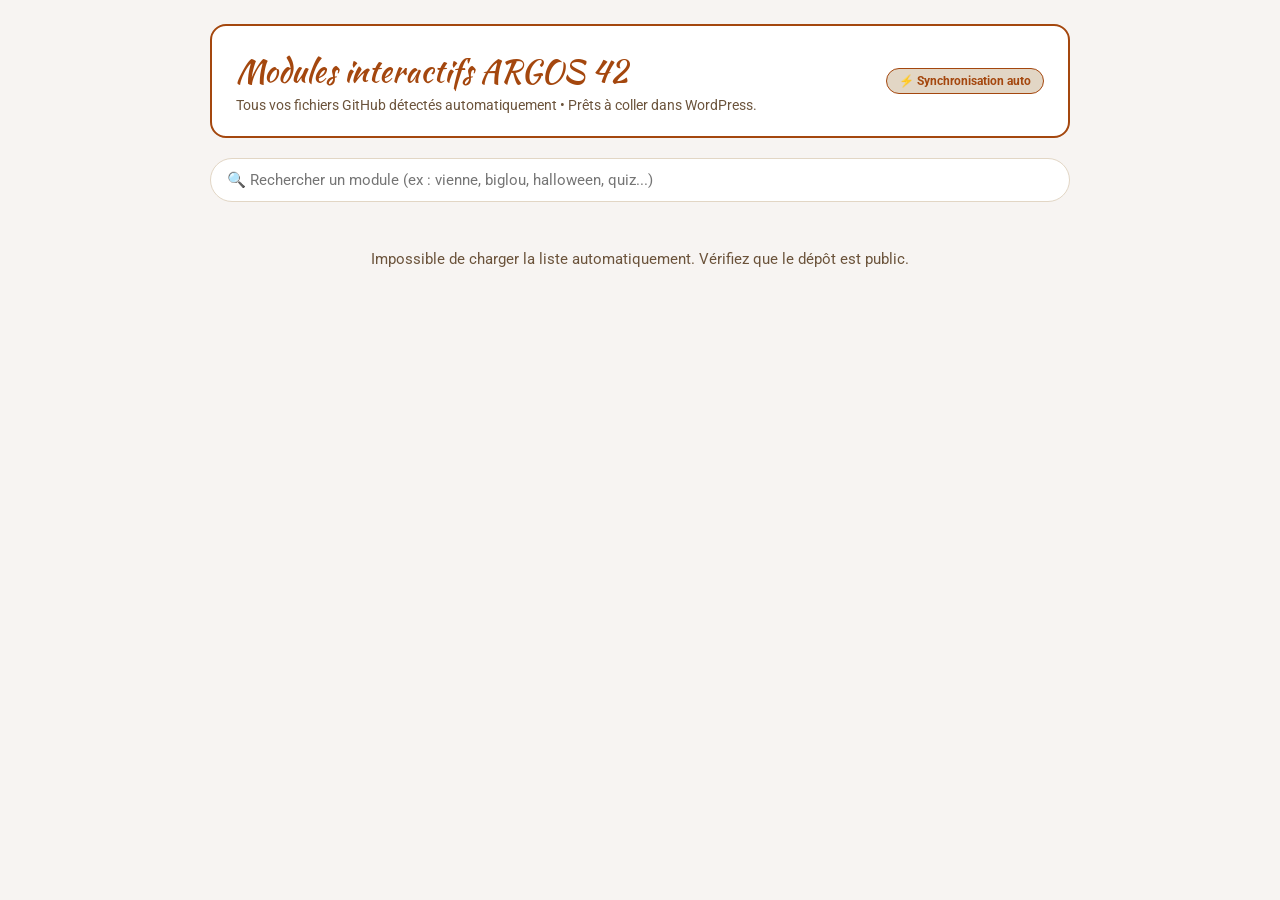
==== commit bc0b11da: "Refactor index.html for layout and style improvements Updated title and various styles for improved " ====
--- a/index.html
+++ b/index.html
@@ -3,7 +3,7 @@
 <head>
   <meta charset="UTF-8" />
   <meta name="viewport" content="width=device-width, initial-scale=1.0" />
-  <title>Boîte à outils éditoriale — ARGOS 42</title>
+  <title>Bibliothèque interactive — ARGOS 42</title>
   <link rel="preconnect" href="https://fonts.googleapis.com">
   <link rel="preconnect" href="https://fonts.gstatic.com" crossorigin>
   <link href="https://fonts.googleapis.com/css2?family=Kaushan+Script&family=Roboto:wght@400;500;700&display=swap" rel="stylesheet">
@@ -11,439 +11,222 @@
     :root {
       --caramel: #a4470e;
       --caramel-dark: #823608;
-      --vermillon: #e5622e;
       --beige: #e2d6c5;
       --discret: #f7f4f2;
       --chocolat: #372612;
       --chocolat-soft: #6b533b;
-      --radius: 16px;
-    }
-
+    }
     * { box-sizing: border-box; margin: 0; padding: 0; }
-
     body {
       font-family: 'Roboto', sans-serif;
       background: var(--discret);
       color: var(--chocolat);
-      padding: 28px 16px 60px;
-      line-height: 1.5;
-    }
-
-    .container {
-      max-width: 960px;
-      margin: 0 auto;
-    }
-
-    /* En-tête */
+      padding: 24px 16px 60px;
+    }
+    .wrap { max-width: 860px; margin: 0 auto; }
+
     header {
-      background: #ffffff;
+      background: #fff;
       border: 2px solid var(--caramel);
-      border-radius: var(--radius);
-      padding: 28px;
-      margin-bottom: 24px;
-      box-shadow: 0 6px 20px rgba(55, 38, 18, 0.06);
+      border-radius: 16px;
+      padding: 22px 24px;
+      margin-bottom: 20px;
       display: flex;
       justify-content: space-between;
       align-items: center;
       flex-wrap: wrap;
-      gap: 16px;
-    }
-
-    .badge {
-      display: inline-block;
+      gap: 12px;
+    }
+    h1 {
+      font-family: 'Kaushan Script', cursive;
+      font-size: 1.95rem;
+      font-weight: 400;
+      color: var(--caramel);
+    }
+    .sub { font-size: 0.9rem; color: var(--chocolat-soft); margin-top: 4px; }
+    .auto-badge {
       background: var(--beige);
       color: var(--caramel);
       border: 1px solid var(--caramel);
-      font-size: 0.76rem;
-      font-weight: 700;
-      text-transform: uppercase;
-      letter-spacing: 0.04em;
-      padding: 4px 12px;
-      border-radius: 50px;
-      margin-bottom: 8px;
-    }
-
-    h1 {
-      font-family: 'Kaushan Script', cursive;
-      font-size: 2.1rem;
-      font-weight: 400;
-      color: var(--caramel);
-      line-height: 1.15;
-    }
-
-    .subtitle {
+      font-size: 0.75rem;
+      font-weight: 700;
+      padding: 5px 12px;
+      border-radius: 50px;
+    }
+
+    .search-bar {
+      width: 100%;
+      padding: 12px 16px;
+      border: 1.5px solid var(--beige);
+      border-radius: 50px;
+      font-family: 'Roboto', sans-serif;
       font-size: 0.95rem;
-      color: var(--chocolat-soft);
-      margin-top: 6px;
-    }
-
-    /* Filtres */
-    .filters {
-      display: flex;
-      flex-wrap: wrap;
-      gap: 8px;
-      margin-bottom: 20px;
-    }
-
-    .filter-btn {
-      cursor: pointer;
-      border: 1.5px solid var(--caramel);
-      background: #ffffff;
-      color: var(--chocolat);
-      font-family: 'Roboto', sans-serif;
-      font-size: 0.85rem;
-      font-weight: 700;
-      padding: 8px 16px;
-      border-radius: 50px;
-      transition: all 0.15s;
-    }
-
-    .filter-btn.active, .filter-btn:hover {
-      background: var(--caramel);
-      color: #ffffff;
-    }
-
-    /* Grille de modules */
-    .grid {
-      display: grid;
-      grid-template-columns: repeat(2, 1fr);
-      gap: 18px;
-    }
-
-    .card {
-      background: #ffffff;
+      margin-bottom: 18px;
+      background: #fff;
+      color: var(--chocolat);
+      outline: none;
+    }
+    .search-bar:focus { border-color: var(--caramel); }
+
+    .list { display: grid; gap: 12px; }
+
+    .item {
+      background: #fff;
       border: 1.5px solid var(--beige);
-      border-radius: var(--radius);
-      padding: 20px;
-      display: flex;
-      flex-direction: column;
-      justify-content: space-between;
-      box-shadow: 0 4px 14px rgba(55, 38, 18, 0.04);
-    }
-
-    .card-top {
+      border-radius: 14px;
+      padding: 16px 18px;
       display: flex;
       justify-content: space-between;
       align-items: center;
-      gap: 8px;
-      margin-bottom: 10px;
-    }
-
-    .cat-tag {
-      font-size: 0.75rem;
-      font-weight: 700;
-      text-transform: uppercase;
-      color: var(--caramel);
-      background: var(--discret);
-      border: 1px solid var(--beige);
-      padding: 3px 10px;
-      border-radius: 50px;
-    }
-
-    .file-name {
+      flex-wrap: wrap;
+      gap: 12px;
+    }
+    .item-info { flex: 1 1 260px; }
+    .item-title {
+      font-weight: 700;
+      font-size: 1.02rem;
+      color: var(--chocolat);
+      text-transform: capitalize;
+    }
+    .item-file {
       font-family: monospace;
-      font-size: 0.78rem;
+      font-size: 0.8rem;
       color: var(--chocolat-soft);
-    }
-
-    .card h2 {
-      font-size: 1.15rem;
-      color: var(--chocolat);
-      margin-bottom: 6px;
-    }
-
-    .card p {
-      font-size: 0.88rem;
-      color: var(--chocolat-soft);
-      margin-bottom: 14px;
-    }
-
-    .code-box {
-      background: var(--discret);
-      border: 1px solid var(--beige);
-      border-radius: 10px;
-      padding: 10px;
-      font-family: monospace;
-      font-size: 0.75rem;
-      color: var(--chocolat);
-      overflow-x: auto;
-      white-space: nowrap;
-      margin-bottom: 12px;
-    }
-
-    .actions {
+      margin-top: 2px;
+    }
+
+    .item-controls {
       display: flex;
+      align-items: center;
       gap: 8px;
       flex-wrap: wrap;
     }
-
-    .btn-copy, .btn-preview {
+    select {
+      padding: 8px 10px;
+      border-radius: 50px;
+      border: 1.5px solid var(--beige);
+      background: var(--discret);
+      font-family: 'Roboto', sans-serif;
+      font-size: 0.82rem;
+      font-weight: 700;
+      color: var(--chocolat);
       cursor: pointer;
+    }
+    .btn {
+      cursor: pointer;
       font-family: 'Roboto', sans-serif;
       font-size: 0.84rem;
       font-weight: 700;
-      padding: 9px 14px;
+      padding: 8px 15px;
       border-radius: 50px;
       border: 1.5px solid var(--caramel);
+      text-decoration: none;
       transition: all 0.15s;
-      text-decoration: none;
-      display: inline-flex;
-      align-items: center;
-      gap: 6px;
-    }
-
-    .btn-copy {
-      background: var(--caramel);
-      color: #ffffff;
-      flex: 1;
-      justify-content: center;
-    }
-
-    .btn-copy:hover {
-      background: var(--caramel-dark);
-    }
-
-    .btn-copy.copied {
-      background: #2e6f40;
-      border-color: #2e6f40;
-    }
-
-    .btn-preview {
-      background: #ffffff;
-      color: var(--caramel);
-    }
-
-    .btn-preview:hover {
-      background: var(--beige);
-    }
-
-    /* Section Bloc Natif */
-    .native-section {
-      margin-top: 32px;
-      background: #ffffff;
-      border: 2px solid var(--beige);
-      border-radius: var(--radius);
-      padding: 24px;
-    }
-
-    .native-section h3 {
-      font-family: 'Kaushan Script', cursive;
-      font-size: 1.55rem;
-      font-weight: 400;
-      color: var(--caramel);
-      margin-bottom: 6px;
-    }
-
-    .native-section p {
-      font-size: 0.9rem;
+    }
+    .btn-copy { background: var(--caramel); color: #fff; }
+    .btn-copy:hover { background: var(--caramel-dark); }
+    .btn-copy.ok { background: #2e6f40; border-color: #2e6f40; }
+    .btn-open { background: #fff; color: var(--caramel); }
+    .btn-open:hover { background: var(--beige); }
+
+    .status {
+      text-align: center;
+      padding: 30px;
       color: var(--chocolat-soft);
-      margin-bottom: 12px;
-    }
-
-    textarea.native-code {
-      width: 100%;
-      height: 150px;
-      font-family: monospace;
-      font-size: 0.78rem;
-      padding: 12px;
-      border: 1.5px solid var(--beige);
-      border-radius: 10px;
-      background: var(--discret);
-      color: var(--chocolat);
-      margin-bottom: 10px;
-      resize: vertical;
-    }
-
-    @media (max-width: 700px) {
-      .grid { grid-template-columns: 1fr; }
-      h1 { font-size: 1.7rem; }
+      font-size: 0.95rem;
     }
   </style>
 </head>
 <body>
-
-<div class="container">
+<div class="wrap">
   <header>
     <div>
-      <span class="badge">🛠️ Usage interne • Rédaction &amp; Boutique</span>
-      <h1>Boîte à outils éditoriale ARGOS 42</h1>
-      <p class="subtitle">Copiez le code d'intégration en 1 clic et collez-le dans un bloc <strong>« HTML personnalisé »</strong> sur WordPress.</p>
+      <h1>Modules interactifs ARGOS 42</h1>
+      <p class="sub">Tous vos fichiers GitHub détectés automatiquement • Prêts à coller dans WordPress.</p>
     </div>
+    <span class="auto-badge">⚡ Synchronisation auto</span>
   </header>
 
-  <div class="filters">
-    <button type="button" class="filter-btn active" onclick="filterCards('all', this)">Tous les modules</button>
-    <button type="button" class="filter-btn" onclick="filterCards('article', this)">📰 Articles de blog</button>
-    <button type="button" class="filter-btn" onclick="filterCards('juridique', this)">⚖️ Juridique &amp; Plaidoyer</button>
-    <button type="button" class="filter-btn" onclick="filterCards('boutique', this)">🛍️ Boutique</button>
-  </div>
-
-  <div class="grid" id="cardsGrid">
-
-    <!-- 1. Feuilleteur Biglou -->
-    <div class="card" data-cat="boutique">
-      <div>
-        <div class="card-top">
-          <span class="cat-tag">🛍️ Boutique • Biglou</span>
-          <span class="file-name">feuilleteur-biglou.html</span>
-        </div>
-        <h2>Feuilleteur interactif — Biglou Tome 1</h2>
-        <p>Permet aux visiteurs de feuilleter les premières pages illustrées directement sur la fiche produit ou un article.</p>
-        <div class="code-box" id="code-1">&lt;div style="max-width:750px;margin:24px auto;text-align:center;"&gt;&lt;iframe src="https://argos42391.github.io/article-argos42/feuilleteur-biglou.html" width="100%" height="580" frameborder="0"&gt;&lt;/iframe&gt;&lt;/div&gt;</div>
-      </div>
-      <div class="actions">
-        <button type="button" class="btn-copy" onclick="copyCode('code-1', this)">📋 Copier le code WordPress</button>
-        <a href="feuilleteur-biglou.html" target="_blank" class="btn-preview">👁️ Aperçu</a>
-      </div>
-    </div>
-
-    <!-- 2. Cartes Mémorielles 14-18 -->
-    <div class="card" data-cat="article">
-      <div>
-        <div class="card-top">
-          <span class="cat-tag">📰 Article • Histoire</span>
-          <span class="file-name">memorial-animaux-14-18.html</span>
-        </div>
-        <h2>Cartes à retourner — Animaux de 14-18</h2>
-        <p>4 cartes 3D interactives (Vaillant, Cher Ami, Rintintin, Équidés) pour l'article sur la Première Guerre mondiale.</p>
-        <div class="code-box" id="code-2">&lt;div style="max-width:750px;margin:24px auto;text-align:center;"&gt;&lt;iframe src="https://argos42391.github.io/article-argos42/memorial-animaux-14-18.html" width="100%" height="610" frameborder="0"&gt;&lt;/iframe&gt;&lt;/div&gt;</div>
-      </div>
-      <div class="actions">
-        <button type="button" class="btn-copy" onclick="copyCode('code-2', this)">📋 Copier le code WordPress</button>
-        <a href="memorial-animaux-14-18.html" target="_blank" class="btn-preview">👁️ Aperçu</a>
-      </div>
-    </div>
-
-    <!-- 3. Décrypteur Préjudice Animal (Vienne) -->
-    <div class="card" data-cat="juridique">
-      <div>
-        <div class="card-top">
-          <span class="cat-tag">⚖️ Juridique • Jurisprudence</span>
-          <span class="file-name">decrypteur-prejudice-animal.html</span>
-        </div>
-        <h2>Décrypteur juridique — Préjudice animal (TJ Vienne)</h2>
-        <p>Module à 3 onglets : raisonnement en 3 temps, Pénal vs Civil (les sommes) et frise des décisions clés.</p>
-        <div class="code-box" id="code-3">&lt;div style="max-width:750px;margin:24px auto;text-align:center;"&gt;&lt;iframe src="https://argos42391.github.io/article-argos42/decrypteur-prejudice-animal.html" width="100%" height="520" frameborder="0"&gt;&lt;/iframe&gt;&lt;/div&gt;</div>
-      </div>
-      <div class="actions">
-        <button type="button" class="btn-copy" onclick="copyCode('code-3', this)">📋 Copier le code WordPress</button>
-        <a href="decrypteur-prejudice-animal.html" target="_blank" class="btn-preview">👁️ Aperçu</a>
-      </div>
-    </div>
-
-    <!-- 4. Décodeur Halloween -->
-    <div class="card" data-cat="article">
-      <div>
-        <div class="card-top">
-          <span class="cat-tag">📰 Article • Comportement</span>
-          <span class="file-name">decodeur-halloween-animal.html</span>
-        </div>
-        <h2>Décodeur Halloween — Costume ou malaise ?</h2>
-        <p>Compare en 1 clic ce que l'humain croit sur les réseaux sociaux et ce que ressent réellement le chien ou le chat.</p>
-        <div class="code-box" id="code-4">&lt;div style="max-width:750px;margin:24px auto;text-align:center;"&gt;&lt;iframe src="https://argos42391.github.io/article-argos42/decodeur-halloween-animal.html" width="100%" height="360" frameborder="0"&gt;&lt;/iframe&gt;&lt;/div&gt;</div>
-      </div>
-      <div class="actions">
-        <button type="button" class="btn-copy" onclick="copyCode('code-4', this)">📋 Copier le code WordPress</button>
-        <a href="decodeur-halloween-animal.html" target="_blank" class="btn-preview">👁️ Aperçu</a>
-      </div>
-    </div>
-
-    <!-- 5. Calculateur Gobelet -->
-    <div class="card" data-cat="boutique">
-      <div>
-        <div class="card-top">
-          <span class="cat-tag">🛍️ Boutique • Goodies</span>
-          <span class="file-name">impact-gobelet-argos42.html</span>
-        </div>
-        <h2>Calculateur d'impact — Gobelet réutilisable</h2>
-        <p>Curseur interactif pour estimer les gobelets jetables évités et inciter aux commandes par lot.</p>
-        <div class="code-box" id="code-5">&lt;div style="max-width:750px;margin:24px auto;text-align:center;"&gt;&lt;iframe src="https://argos42391.github.io/article-argos42/impact-gobelet-argos42.html" width="100%" height="310" frameborder="0"&gt;&lt;/iframe&gt;&lt;/div&gt;</div>
-      </div>
-      <div class="actions">
-        <button type="button" class="btn-copy" onclick="copyCode('code-5', this)">📋 Copier le code WordPress</button>
-        <a href="impact-gobelet-argos42.html" target="_blank" class="btn-preview">👁️ Aperçu</a>
-      </div>
-    </div>
-
-    <!-- 6. Quiz existants -->
-    <div class="card" data-cat="article">
-      <div>
-        <div class="card-top">
-          <span class="cat-tag">📰 Articles • Quiz</span>
-          <span class="file-name">argos-quiz.css</span>
-        </div>
-        <h2>Modèle Quiz ARGOS 42 (Signaux &amp; Expérimentation)</h2>
-        <p>Utilise la feuille de style centralisée <code>argos-quiz.css</code> pour tous les quiz éducatifs du blog.</p>
-        <div class="code-box" id="code-6">&lt;link rel="stylesheet" href="https://argos42391.github.io/article-argos42/argos-quiz.css"&gt;</div>
-      </div>
-      <div class="actions">
-        <button type="button" class="btn-copy" onclick="copyCode('code-6', this)">📋 Copier le lien CSS</button>
-        <a href="argos-quiz.css" target="_blank" class="btn-preview">👁️ Voir CSS</a>
-      </div>
-    </div>
-
-  </div>
-
-  <!-- Gabarit natif WordPress sans iframe -->
-  <div class="native-section">
-    <h3>Gabarit natif WordPress (3 cartes alignées sans iframe)</h3>
-    <p>Pour les articles d'actualité ou les fiches produits simples : collez ce code dans un bloc <strong>HTML personnalisé</strong> de WordPress pour utiliser directement le style <code>carte-claire</code> du thème.</p>
-    <textarea class="native-code" id="nativeTemplate" readonly><div style="display:flex;flex-wrap:wrap;gap:16px;margin:24px 0 32px">
-  <div class="carte-claire" style="flex:1 1 200px;margin:0;align-items:flex-start;text-align:left;gap:8px">
-    <p class="titre">[À MODIFIER : Titre 1]</p>
-    <p><strong>[À MODIFIER : Sous-titre en gras]</strong></p>
-    <p>[À MODIFIER : Texte court explicatif]</p>
-  </div>
-  <div class="carte-claire" style="flex:1 1 200px;margin:0;align-items:flex-start;text-align:left;gap:8px">
-    <p class="titre">[À MODIFIER : Titre 2]</p>
-    <p><strong>[À MODIFIER : Sous-titre en gras]</strong></p>
-    <p>[À MODIFIER : Texte court explicatif]</p>
-  </div>
-  <div class="carte-claire" style="flex:1 1 200px;margin:0;align-items:flex-start;text-align:left;gap:8px">
-    <p class="titre">[À MODIFIER : Titre 3]</p>
-    <p><strong>[À MODIFIER : Sous-titre en gras]</strong></p>
-    <p>[À MODIFIER : Texte court explicatif]</p>
-  </div>
-</div></textarea>
-    <button type="button" class="btn-copy" style="max-width: 280px;" onclick="copyTextarea(this)">📋 Copier le gabarit 3 cartes</button>
+  <input type="text" id="search" class="search-bar" placeholder="🔍 Rechercher un module (ex : vienne, biglou, halloween, quiz...)" oninput="filterList()" />
+
+  <div id="list" class="list">
+    <div class="status">Chargement automatique des fichiers depuis GitHub...</div>
   </div>
 </div>
 
 <script>
-  function copyCode(id, btn) {
-    const text = document.getElementById(id).textContent;
-    navigator.clipboard.writeText(text).then(() => {
-      const old = btn.innerHTML;
-      btn.innerHTML = '✅ Copié !';
-      btn.classList.add('copied');
+  const USER = 'argos42391';
+  const REPO = 'article-argos42';
+  const BASE_URL = `https://${USER}.github.io/${REPO}/`;
+
+  function formatName(filename) {
+    return filename
+      .replace('.html', '')
+      .replace(/[-_]/g, ' ');
+  }
+
+  async function loadFiles() {
+    const listEl = document.getElementById('list');
+    try {
+      const res = await fetch(`https://api.github.com/repos/${USER}/${REPO}/contents/`);
+      if (!res.ok) throw new Error('Erreur API GitHub');
+      const files = await res.json();
+
+      const htmlFiles = files.filter(f =>
+        f.type === 'file' &&
+        f.name.endsWith('.html') &&
+        f.name.toLowerCase() !== 'index.html'
+      );
+
+      if (htmlFiles.length === 0) {
+        listEl.innerHTML = '<div class="status">Aucun fichier .html trouvé dans le dépôt.</div>';
+        return;
+      }
+
+      listEl.innerHTML = htmlFiles.map((file, i) => `
+        <div class="item" data-name="${file.name.toLowerCase()}">
+          <div class="item-info">
+            <div class="item-title">${formatName(file.name)}</div>
+            <div class="item-file">${file.name}</div>
+          </div>
+          <div class="item-controls">
+            <select id="h-${i}" title="Hauteur de l'iframe">
+              <option value="340">Hauteur : Petit (340px)</option>
+              <option value="520" selected>Hauteur : Moyen (520px)</option>
+              <option value="620">Hauteur : Grand (620px)</option>
+            </select>
+            <button type="button" class="btn btn-copy" onclick="copyIframe('${file.name}', 'h-${i}', this)">📋 Copier le code</button>
+            <a href="${BASE_URL}${file.name}" target="_blank" class="btn btn-open">👁️ Voir</a>
+          </div>
+        </div>
+      `).join('');
+    } catch (e) {
+      listEl.innerHTML = '<div class="status">Impossible de charger la liste automatiquement. Vérifiez que le dépôt est public.</div>';
+    }
+  }
+
+  function copyIframe(filename, selectId, btn) {
+    const height = document.getElementById(selectId).value;
+    const snippet = `<div style="max-width:750px;margin:24px auto;text-align:center;"><iframe src="${BASE_URL}${filename}" width="100%" height="${height}" frameborder="0"></iframe></div>`;
+    navigator.clipboard.writeText(snippet).then(() => {
+      const prev = btn.textContent;
+      btn.textContent = '✅ Copié !';
+      btn.classList.add('ok');
       setTimeout(() => {
-        btn.innerHTML = old;
-        btn.classList.remove('copied');
-      }, 2000);
+        btn.textContent = prev;
+        btn.classList.remove('ok');
+      }, 1800);
     });
   }
 
-  function copyTextarea(btn) {
-    const text = document.getElementById('nativeTemplate').value;
-    navigator.clipboard.writeText(text).then(() => {
-      const old = btn.innerHTML;
-      btn.innerHTML = '✅ Gabarit copié !';
-      btn.classList.add('copied');
-      setTimeout(() => {
-        btn.innerHTML = old;
-        btn.classList.remove('copied');
-      }, 2000);
+  function filterList() {
+    const q = document.getElementById('search').value.toLowerCase();
+    document.querySelectorAll('.item').forEach(el => {
+      el.style.display = el.dataset.name.includes(q) ? 'flex' : 'none';
     });
   }
 
-  function filterCards(cat, btn) {
-    document.querySelectorAll('.filter-btn').forEach(b => b.classList.remove('active'));
-    btn.classList.add('active');
-    document.querySelectorAll('#cardsGrid .card').forEach(card => {
-      card.style.display = (cat === 'all' || card.dataset.cat === cat) ? 'flex' : 'none';
-    });
-  }
+  loadFiles();
 </script>
-
 </body>
 </html>
